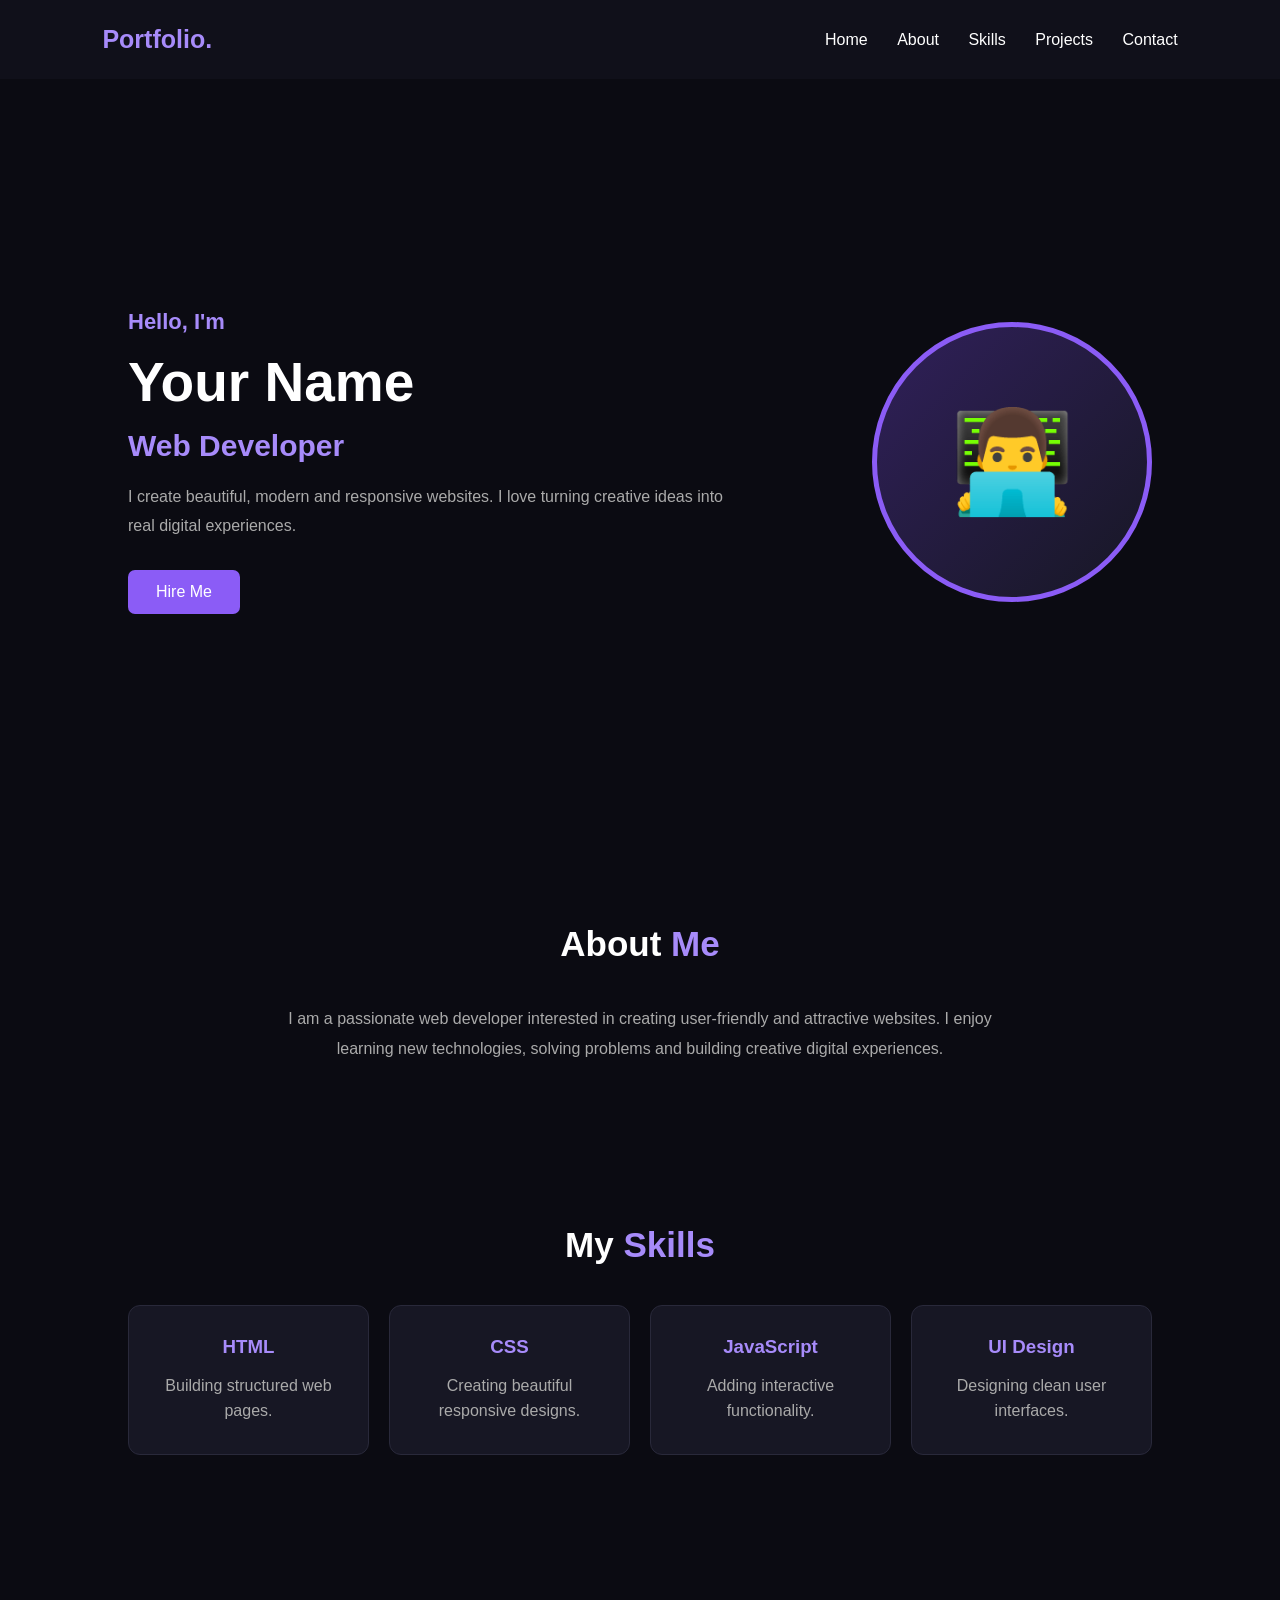
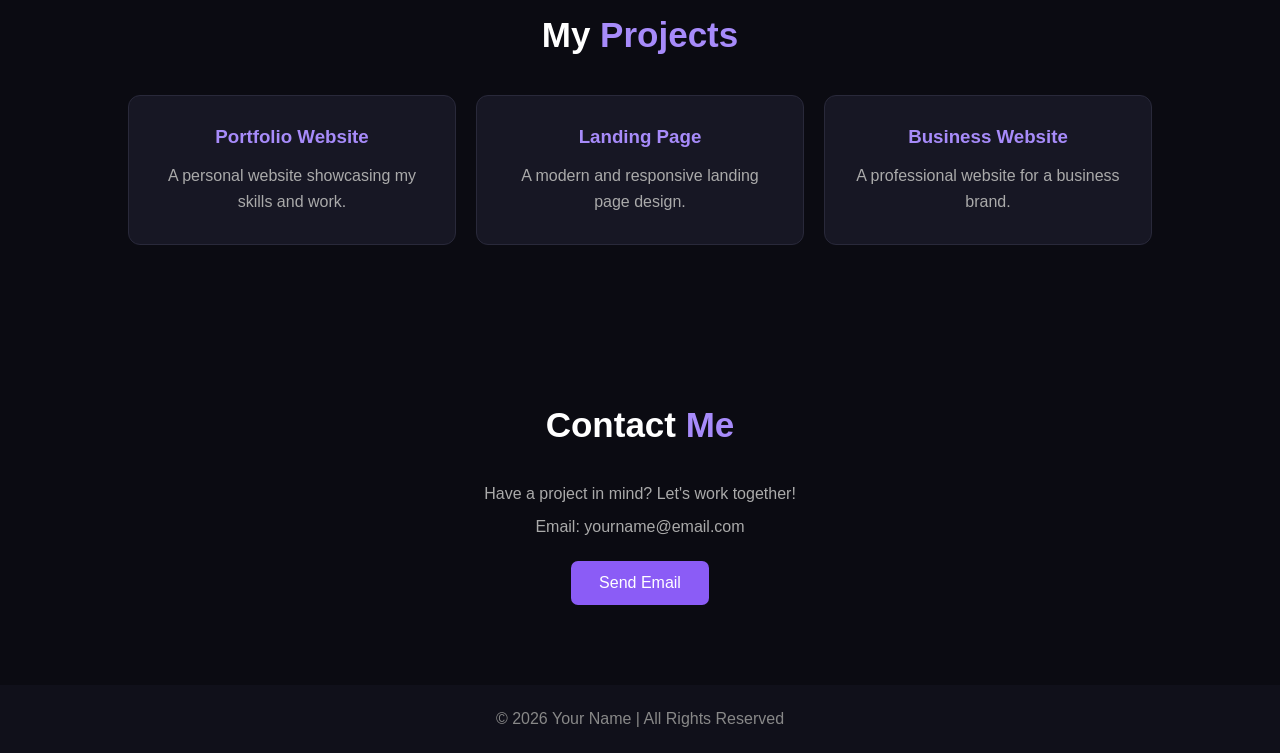
==== index.html @ 5961154f "Add files via upload" ====
<!DOCTYPE html>
<html lang="en">
<head>
<meta charset="UTF-8">
<meta name="viewport" content="width=device-width, initial-scale=1.0">
<title>My Portfolio</title>

<style>
* {
    margin: 0;
    padding: 0;
    box-sizing: border-box;
    scroll-behavior: smooth;
}

body {
    font-family: Arial, sans-serif;
    background: #0b0b12;
    color: white;
}

header {
    display: flex;
    justify-content: space-between;
    align-items: center;
    padding: 25px 8%;
    background: #10101a;
}

.logo {
    font-size: 25px;
    font-weight: bold;
    color: #a78bfa;
}

nav a {
    color: white;
    text-decoration: none;
    margin-left: 25px;
    transition: .3s;
}

nav a:hover {
    color: #a78bfa;
}

.hero {
    min-height: 85vh;
    display: flex;
    align-items: center;
    justify-content: space-between;
    padding: 60px 10%;
    gap: 40px;
}

.hero-text {
    max-width: 600px;
}

.hero-text h3 {
    color: #a78bfa;
    font-size: 22px;
}

.hero-text h1 {
    font-size: 55px;
    margin: 15px 0;
}

.hero-text h2 {
    color: #a78bfa;
    font-size: 30px;
}

.hero-text p {
    color: #aaa;
    line-height: 1.8;
    margin: 20px 0;
}

.btn {
    display: inline-block;
    padding: 13px 28px;
    background: #8b5cf6;
    color: white;
    text-decoration: none;
    border-radius: 7px;
    margin-top: 10px;
    transition: .3s;
}

.btn:hover {
    background: #6d28d9;
    transform: translateY(-3px);
}

.profile {
    width: 280px;
    height: 280px;
    border-radius: 50%;
    border: 5px solid #8b5cf6;
    background: linear-gradient(135deg, #30205a, #171724);
    display: flex;
    align-items: center;
    justify-content: center;
    font-size: 100px;
    flex-shrink: 0;
}

section {
    padding: 80px 10%;
}

.section-title {
    font-size: 35px;
    text-align: center;
    margin-bottom: 40px;
}

.section-title span {
    color: #a78bfa;
}

.about p {
    text-align: center;
    max-width: 750px;
    margin: auto;
    color: #aaa;
    line-height: 1.9;
}

.skills-container, .projects-container {
    display: grid;
    grid-template-columns: repeat(auto-fit, minmax(200px, 1fr));
    gap: 20px;
}

.card {
    background: #171724;
    padding: 30px;
    border-radius: 12px;
    text-align: center;
    border: 1px solid #29293a;
    transition: .3s;
}

.card:hover {
    transform: translateY(-8px);
    border-color: #8b5cf6;
}

.card h3 {
    color: #a78bfa;
    margin-bottom: 15px;
}

.card p {
    color: #aaa;
    line-height: 1.6;
}

.contact {
    text-align: center;
}

.contact p {
    color: #aaa;
    margin-bottom: 15px;
}

footer {
    text-align: center;
    padding: 25px;
    background: #10101a;
    color: #888;
}

@media(max-width: 768px) {
    header {
        flex-direction: column;
        gap: 20px;
    }

    nav a {
        margin: 0 8px;
        font-size: 14px;
    }

    .hero {
        flex-direction: column-reverse;
        text-align: center;
    }

    .hero-text h1 {
        font-size: 38px;
    }

    .profile {
        width: 200px;
        height: 200px;
        font-size: 70px;
    }
}
</style>
</head>

<body>

<header>
    <div class="logo">Portfolio.</div>
    <nav>
        <a href="#home">Home</a>
        <a href="#about">About</a>
        <a href="#skills">Skills</a>
        <a href="#projects">Projects</a>
        <a href="#contact">Contact</a>
    </nav>
</header>

<!-- HOME -->
<section class="hero" id="home">
    <div class="hero-text">
        <h3>Hello, I'm</h3>
        <h1>Your Name</h1>
        <h2>Web Developer</h2>
        <p>
            I create beautiful, modern and responsive websites.
            I love turning creative ideas into real digital experiences.
        </p>
        <a href="#contact" class="btn">Hire Me</a>
    </div>

    <div class="profile">👨‍💻</div>
</section>

<!-- ABOUT -->
<section class="about" id="about">
    <h2 class="section-title">About <span>Me</span></h2>
    <p>
        I am a passionate web developer interested in creating
        user-friendly and attractive websites. I enjoy learning
        new technologies, solving problems and building creative
        digital experiences.
    </p>
</section>

<!-- SKILLS -->
<section id="skills">
    <h2 class="section-title">My <span>Skills</span></h2>

    <div class="skills-container">
        <div class="card">
            <h3>HTML</h3>
            <p>Building structured web pages.</p>
        </div>

        <div class="card">
            <h3>CSS</h3>
            <p>Creating beautiful responsive designs.</p>
        </div>

        <div class="card">
            <h3>JavaScript</h3>
            <p>Adding interactive functionality.</p>
        </div>

        <div class="card">
            <h3>UI Design</h3>
            <p>Designing clean user interfaces.</p>
        </div>
    </div>
</section>

<!-- PROJECTS -->
<section id="projects">
    <h2 class="section-title">My <span>Projects</span></h2>

    <div class="projects-container">
        <div class="card">
            <h3>Portfolio Website</h3>
            <p>A personal website showcasing my skills and work.</p>
        </div>

        <div class="card">
            <h3>Landing Page</h3>
            <p>A modern and responsive landing page design.</p>
        </div>

        <div class="card">
            <h3>Business Website</h3>
            <p>A professional website for a business brand.</p>
        </div>
    </div>
</section>

<!-- CONTACT -->
<section class="contact" id="contact">
    <h2 class="section-title">Contact <span>Me</span></h2>
    <p>Have a project in mind? Let's work together!</p>
    <p>Email: yourname@email.com</p>
    <a href="mailto:yourname@email.com" class="btn">
        Send Email
    </a>
</section>

<footer>
    <p>© 2026 Your Name | All Rights Reserved</p>
</footer>

</body>
</html>
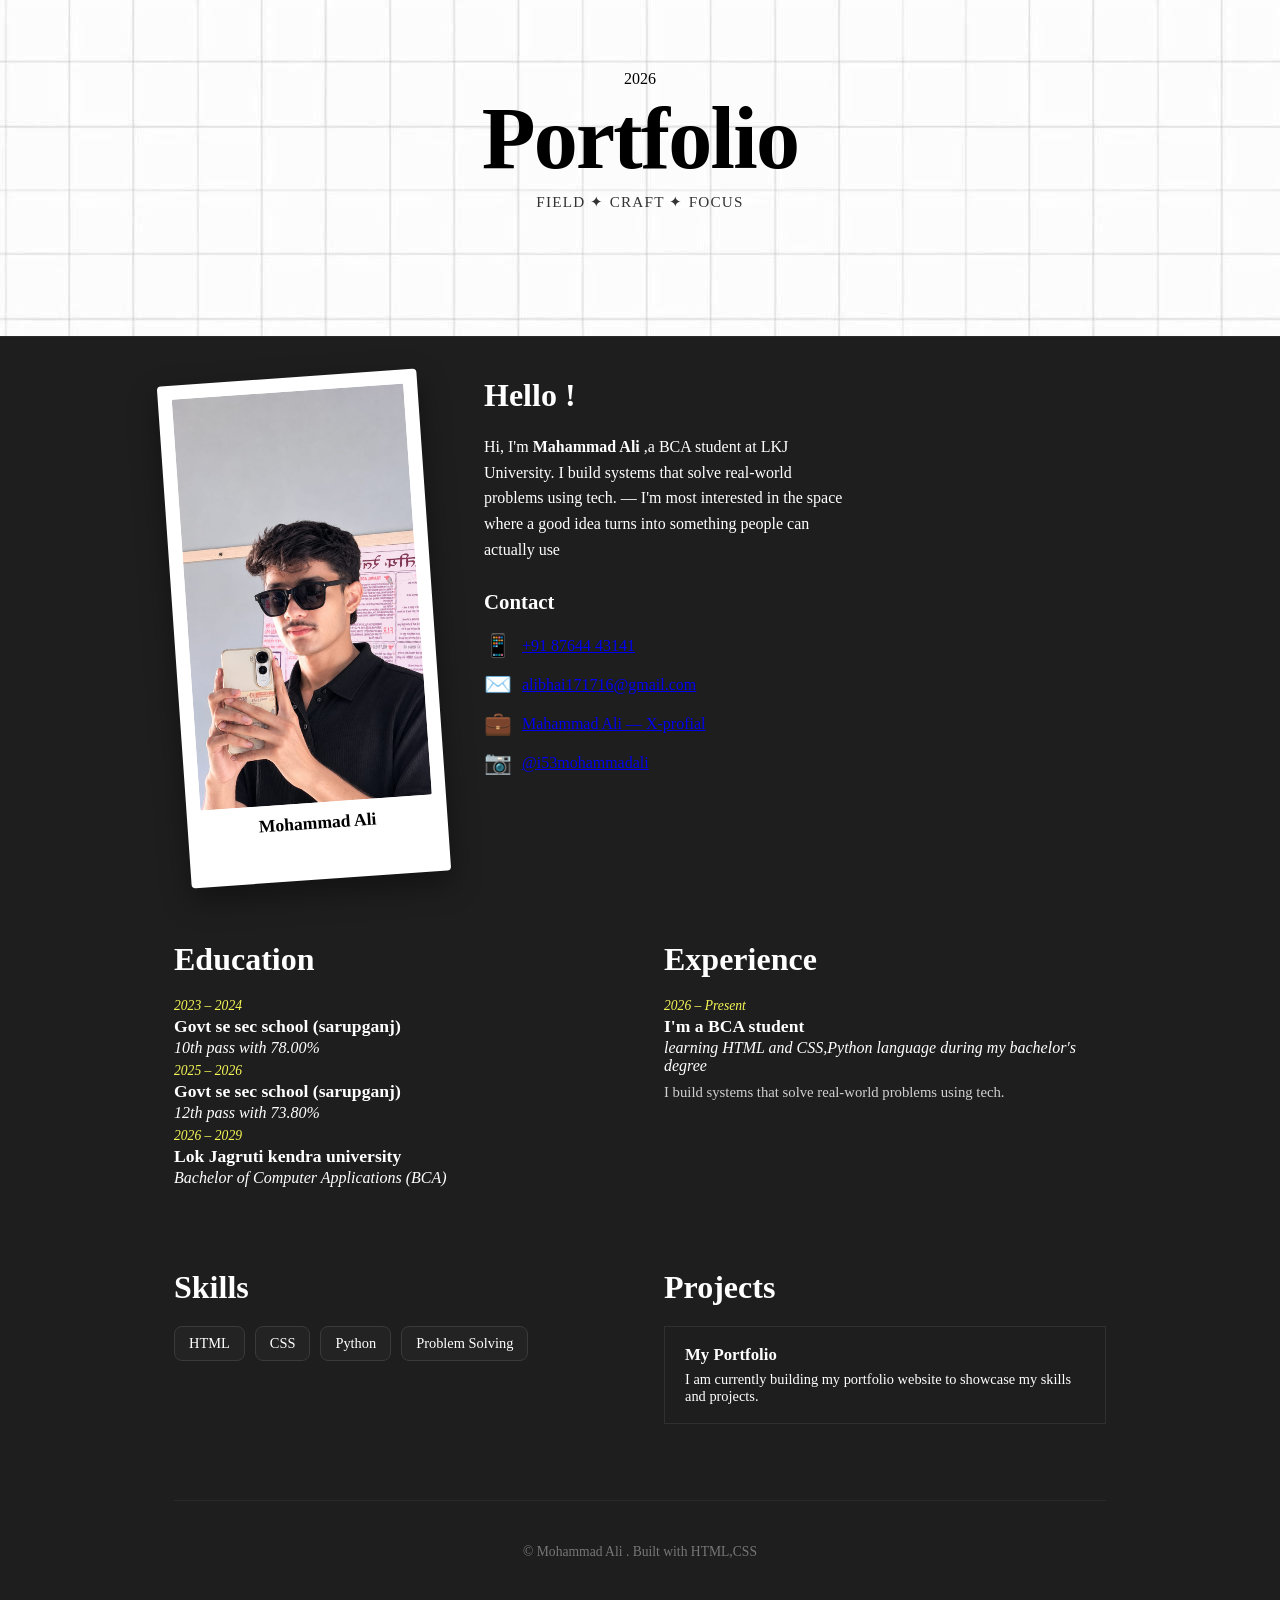
==== commit 35e37f12: "Add files via upload" ====
--- a/index.html
+++ b/index.html
@@ -1,312 +1,107 @@
-
 <!DOCTYPE html>
 <html lang="en">
 <head>
 <meta charset="UTF-8">
 <meta name="viewport" content="width=device-width, initial-scale=1.0">
-<title>My Portfolio</title>
+<title>Your Name — Portfolio</title>
+<link rel="stylesheet" href="style.css">
+</head>
+<body>
+  <header class="header">
+      <div class="header-inner">
+        <span class="year-badge">2026</span>
+        <h1 class="header-title">
+          <span>Portfolio</span>
+        </h1>
+        <p class="header-tags">Field <span class="dot">✦</span> Craft <span class="dot">✦</span> Focus</p>
+      </div>
+  </header>
 
-<style>
-* {
-    margin: 0;
-    padding: 0;
-    box-sizing: border-box;
-    scroll-behavior: smooth;
-}
+  <main class="body-section">
 
-body {
-    font-family: Arial, sans-serif;
-    background: #0b0b12;
-    color: white;
-}
+    <section class="intro">
+      <figure class="polaroid">
+        <div class="photo-frame">
+          <img src="my image.jpeg" alt="Portrait of Mohammad Ali">
+        </div>
+        <figcaption>Mohammad Ali</figcaption>
+      </figure> 
 
-header {
-    display: flex;
-    justify-content: space-between;
-    align-items: center;
-    padding: 25px 8%;
-    background: #10101a;
-}
+      <div class="introduction">
+        <h2>Hello !</h2>
+        <p>
+          Hi, I'm <strong>Mahammad Ali </strong>,a BCA student at LKJ University.
+           I build systems that solve real-world problems using tech. 
+           — I'm most interested in the space where a good idea turns 
+           into something people can actually use
+        </p>
 
-.logo {
-    font-size: 25px;
-    font-weight: bold;
-    color: #a78bfa;
-}
+        <h3>Contact</h3>
+        <ul class="contact-list">
+          <li><span class="icon">📱</span> <a href="tel:+918764443141">+91 87644 43141</a></li>
+          <li><span class="icon">✉️</span> <a href="mailto:alibhai171716@gmail.com">alibhai171716@gmail.com</a></li>
+          <li><span class="icon">💼</span> <a href="https://x.com/ExtincttGhostt" target="_blank">Mahammad Ali — X-profial</a></li>
+          <li><span class="icon">📷</span> <a href="https://www.instagram.com/i53mohammadali" target="_blank">@i53mohammadali</a></li>
+        </ul>
+      </div>
+    </section>
 
-nav a {
-    color: white;
-    text-decoration: none;
-    margin-left: 25px;
-    transition: .3s;
-}
+    <section class="grid-two">
+      <div class="education">
+        <h2>Education</h2>
+        <div class="entry">
+          <span class="entry-date">2023 – 2024</span>
+          <h3> Govt se sec school (sarupganj)</h3>
+          <p class="entry-sub">10th pass with 78.00%</p>
+          <span class="entry-date">2025 – 2026</span>
+          <h3> Govt se sec school (sarupganj)</h3>
+          <p class="entry-sub">12th pass with 73.80%</p>
+          <span class="entry-date">2026 – 2029</span>
+          <h3> Lok Jagruti kendra university</h3>
+          <p class="entry-sub">Bachelor of Computer Applications (BCA)</p>
+        </div>
+      </div>
 
-nav a:hover {
-    color: #a78bfa;
-}
+      <div class="experience">
+        <h2>Experience</h2>
 
-.hero {
-    min-height: 85vh;
-    display: flex;
-    align-items: center;
-    justify-content: space-between;
-    padding: 60px 10%;
-    gap: 40px;
-}
+        <div class="entry">
+          <span class="entry-date">2026 – Present</span>
+          <h3>I'm a BCA student</h3>
+          <p class="entry-sub">learning HTML and CSS,Python language during my bachelor's degree</p>
+          <p class="entry-desc">I build systems that solve real-world problems using tech.</p>
+        </div>
+      </div>
+    </section>
 
-.hero-text {
-    max-width: 600px;
-}
+    <section class="grid-two">
+      <div class="software">
+        <h2>Skills</h2>
+        <div class="chip-grid">
+          <span class="chip">HTML</span>
+          <span class="chip">CSS</span>
+          <span class="chip">Python</span>
+          <span class="chip">Problem Solving</span>
+        </div>
+        <div>
+          
+        </div>
+        
+      </div>
 
-.hero-text h3 {
-    color: #a78bfa;
-    font-size: 22px;
-}
+      <div class="projects">
+        <h2>Projects</h2>
+        <div class="project-card" data-project="1">
+          <h3>My Portfolio</h3>
+          <p>I am currently building my portfolio website to showcase my skills and projects.</p>
+        </div>
+        
+      </div>
+    </section>
 
-.hero-text h1 {
-    font-size: 55px;
-    margin: 15px 0;
-}
-
-.hero-text h2 {
-    color: #a78bfa;
-    font-size: 30px;
-}
-
-.hero-text p {
-    color: #aaa;
-    line-height: 1.8;
-    margin: 20px 0;
-}
-
-.btn {
-    display: inline-block;
-    padding: 13px 28px;
-    background: #8b5cf6;
-    color: white;
-    text-decoration: none;
-    border-radius: 7px;
-    margin-top: 10px;
-    transition: .3s;
-}
-
-.btn:hover {
-    background: #6d28d9;
-    transform: translateY(-3px);
-}
-
-.profile {
-    width: 280px;
-    height: 280px;
-    border-radius: 50%;
-    border: 5px solid #8b5cf6;
-    background: linear-gradient(135deg, #30205a, #171724);
-    display: flex;
-    align-items: center;
-    justify-content: center;
-    font-size: 100px;
-    flex-shrink: 0;
-}
-
-section {
-    padding: 80px 10%;
-}
-
-.section-title {
-    font-size: 35px;
-    text-align: center;
-    margin-bottom: 40px;
-}
-
-.section-title span {
-    color: #a78bfa;
-}
-
-.about p {
-    text-align: center;
-    max-width: 750px;
-    margin: auto;
-    color: #aaa;
-    line-height: 1.9;
-}
-
-.skills-container, .projects-container {
-    display: grid;
-    grid-template-columns: repeat(auto-fit, minmax(200px, 1fr));
-    gap: 20px;
-}
-
-.card {
-    background: #171724;
-    padding: 30px;
-    border-radius: 12px;
-    text-align: center;
-    border: 1px solid #29293a;
-    transition: .3s;
-}
-
-.card:hover {
-    transform: translateY(-8px);
-    border-color: #8b5cf6;
-}
-
-.card h3 {
-    color: #a78bfa;
-    margin-bottom: 15px;
-}
-
-.card p {
-    color: #aaa;
-    line-height: 1.6;
-}
-
-.contact {
-    text-align: center;
-}
-
-.contact p {
-    color: #aaa;
-    margin-bottom: 15px;
-}
-
-footer {
-    text-align: center;
-    padding: 25px;
-    background: #10101a;
-    color: #888;
-}
-
-@media(max-width: 768px) {
-    header {
-        flex-direction: column;
-        gap: 20px;
-    }
-
-    nav a {
-        margin: 0 8px;
-        font-size: 14px;
-    }
-
-    .hero {
-        flex-direction: column-reverse;
-        text-align: center;
-    }
-
-    .hero-text h1 {
-        font-size: 38px;
-    }
-
-    .profile {
-        width: 200px;
-        height: 200px;
-        font-size: 70px;
-    }
-}
-</style>
-</head>
-
-<body>
-
-<header>
-    <div class="logo">Portfolio.</div>
-    <nav>
-        <a href="#home">Home</a>
-        <a href="#about">About</a>
-        <a href="#skills">Skills</a>
-        <a href="#projects">Projects</a>
-        <a href="#contact">Contact</a>
-    </nav>
-</header>
-
-<!-- HOME -->
-<section class="hero" id="home">
-    <div class="hero-text">
-        <h3>Hello, I'm</h3>
-        <h1>Your Name</h1>
-        <h2>Web Developer</h2>
-        <p>
-            I create beautiful, modern and responsive websites.
-            I love turning creative ideas into real digital experiences.
-        </p>
-        <a href="#contact" class="btn">Hire Me</a>
-    </div>
-
-    <div class="profile">👨‍💻</div>
-</section>
-
-<!-- ABOUT -->
-<section class="about" id="about">
-    <h2 class="section-title">About <span>Me</span></h2>
-    <p>
-        I am a passionate web developer interested in creating
-        user-friendly and attractive websites. I enjoy learning
-        new technologies, solving problems and building creative
-        digital experiences.
-    </p>
-</section>
-
-<!-- SKILLS -->
-<section id="skills">
-    <h2 class="section-title">My <span>Skills</span></h2>
-
-    <div class="skills-container">
-        <div class="card">
-            <h3>HTML</h3>
-            <p>Building structured web pages.</p>
-        </div>
-
-        <div class="card">
-            <h3>CSS</h3>
-            <p>Creating beautiful responsive designs.</p>
-        </div>
-
-        <div class="card">
-            <h3>JavaScript</h3>
-            <p>Adding interactive functionality.</p>
-        </div>
-
-        <div class="card">
-            <h3>UI Design</h3>
-            <p>Designing clean user interfaces.</p>
-        </div>
-    </div>
-</section>
-
-<!-- PROJECTS -->
-<section id="projects">
-    <h2 class="section-title">My <span>Projects</span></h2>
-
-    <div class="projects-container">
-        <div class="card">
-            <h3>Portfolio Website</h3>
-            <p>A personal website showcasing my skills and work.</p>
-        </div>
-
-        <div class="card">
-            <h3>Landing Page</h3>
-            <p>A modern and responsive landing page design.</p>
-        </div>
-
-        <div class="card">
-            <h3>Business Website</h3>
-            <p>A professional website for a business brand.</p>
-        </div>
-    </div>
-</section>
-
-<!-- CONTACT -->
-<section class="contact" id="contact">
-    <h2 class="section-title">Contact <span>Me</span></h2>
-    <p>Have a project in mind? Let's work together!</p>
-    <p>Email: yourname@email.com</p>
-    <a href="mailto:yourname@email.com" class="btn">
-        Send Email
-    </a>
-</section>
-
-<footer>
-    <p>© 2026 Your Name | All Rights Reserved</p>
-</footer>
-
+    <footer class="site-footer">
+      <p>&copy; Mohammad Ali <span id="year"></span>. Built with HTML,CSS</p>
+    </footer>
+  </main>
 </body>
-</html>
+</html>
--- a/style.css
+++ b/style.css
@@ -0,0 +1,169 @@
+
+* { box-sizing: border-box; }
+
+img { max-width: 100%; display: block; }
+
+header.header {
+  background-image: url('grid\ paper.jpg');
+  color: black;
+  position: relative;
+  padding: 70px 20px 110px;
+  overflow: hidden;
+  border-bottom: 1px solid #2a2a2a;
+}
+
+.header-inner { position: relative; text-align: center; z-index: 2; }
+
+.header-title {
+  font-family: var(--font-display);
+  font-weight: 700;
+  font-size: clamp(3rem, 12vw, 5.5rem);
+  color: var(--ink);
+  margin: 0;
+  letter-spacing: -0.02em;
+}
+
+.header-tags {
+  font-size: 0.95rem;
+  letter-spacing: 0.08em;
+  text-transform: uppercase;
+  color: #333;
+  margin-top: 4px;
+}
+
+body {
+  margin: 0;
+  background: #1e1e1e;
+   color: white;
+  font-family: var(--font-body);
+  -webkit-font-smoothing: antialiased;
+}
+
+.body-section {
+  max-width: 980px;
+  margin: 0 auto;
+  padding: 40px 24px 20px;
+}
+
+h2 {
+  font-family: var(--font-display);
+  font-size: 2rem;
+  margin: 0 0 20px;
+}
+
+.intro {
+  display: grid;
+  grid-template-columns: 260px 1fr;
+  gap: 50px;
+  align-items: start;
+  margin-bottom: 60px;
+}
+
+.polaroid {
+  position: relative;
+  background: #fff;
+  color: black;
+  padding: 14px 14px 46px;
+  border-radius: 4px;
+  transform: rotate(-4deg);
+  box-shadow: 0 12px 30px rgba(0,0,0,0.4);
+  margin: 0;
+}
+.photo-frame {
+  background: var(--accent-cyan);
+  overflow: hidden;
+  border-radius: 2px;
+}
+.polaroid figcaption {
+  font-family: var(--font-display);
+  font-weight: 700;
+  color: var(--ink);
+  text-align: center;
+  padding-top: 10px;
+  font-size: 1.1rem;
+}
+
+.introduction h2 { display: flex; align-items: center; gap: 8px; }
+
+.introduction p { color: var(--text-dim); line-height: 1.6; max-width: 46ch; }
+
+.introduction h3 {
+  font-family: var(--font-display);
+  font-size: 1.3rem;
+  margin: 28px 0 12px;
+}
+.contact-list { list-style: none; margin: 0; padding: 0; }
+
+.contact-list li {
+  display: flex; align-items: center; gap: 10px;
+  padding: 6px 0;
+  color: #eaeaea;
+}
+.icon { font-size: 1.4rem; }
+
+.grid-two {
+  display: grid;
+  grid-template-columns: 1fr 1fr;
+  gap: 48px;
+  margin-bottom: 60px;
+}
+
+.entry { margin-bottom: 22px; }
+
+.entry-date {
+  display: block;
+  color:rgb(247, 247, 87);
+  font-size: 0.85rem;
+  font-style: italic;
+  margin-bottom: 2px;
+}
+.entry h3 { margin: 0 0 2px; font-size: 1.1rem; }
+.entry-sub { color: var(--text-dim); font-style: italic; margin: 0 0 6px; }
+.entry-desc { color: #d0d0d0; font-size: 0.92rem; margin: 0; line-height: 1.5; }
+
+.chip-grid { display: flex; flex-wrap: wrap; gap: 10px; margin-bottom: 20px; }
+.chip {
+  background: #232323;
+  border: 1px solid #3a3a3a;
+  border-radius: 8px;
+  padding: 8px 14px;
+  font-size: 0.9rem;
+  transition:0.3s;
+}
+.chip:hover {
+  transform: translateY(-10px);
+ }
+.soft-heading { font-size: 1.1rem; margin: 0 0 10px; color: var(--text-dim); font-weight: 400; }
+.tag-list { display: flex; flex-wrap: wrap; gap: 8px; }
+.tag {
+  border: 1px solid #4a4a4a;
+  border-radius: 20px;
+  padding: 5px 12px;
+  font-size: 0.82rem;
+  color: var(--text-dim);
+}
+
+.project-card {
+  background: #1e1e1e;
+  border: 1px solid #303030;
+  border-radius: var(--radius);
+  padding: 18px 20px;
+  margin-bottom: 16px;
+  cursor: pointer;
+  transition: transform 0.2s ease, border-color 0.2s ease;
+}
+.project-card:hover,
+.project-card:focus-visible {
+  transform: translateY(-3px);
+  border-color: var(--accent-cyan);
+}
+.project-card h3 { margin: 0 0 6px; font-size: 1.05rem; }
+.project-card p { margin: 0; color: var(--text-dim); font-size: 0.9rem; }
+
+.site-footer {
+  text-align: center;
+  color: #777;
+  font-size: 0.85rem;
+  padding: 30px 0 10px;
+  border-top: 1px solid #2a2a2a;
+}
